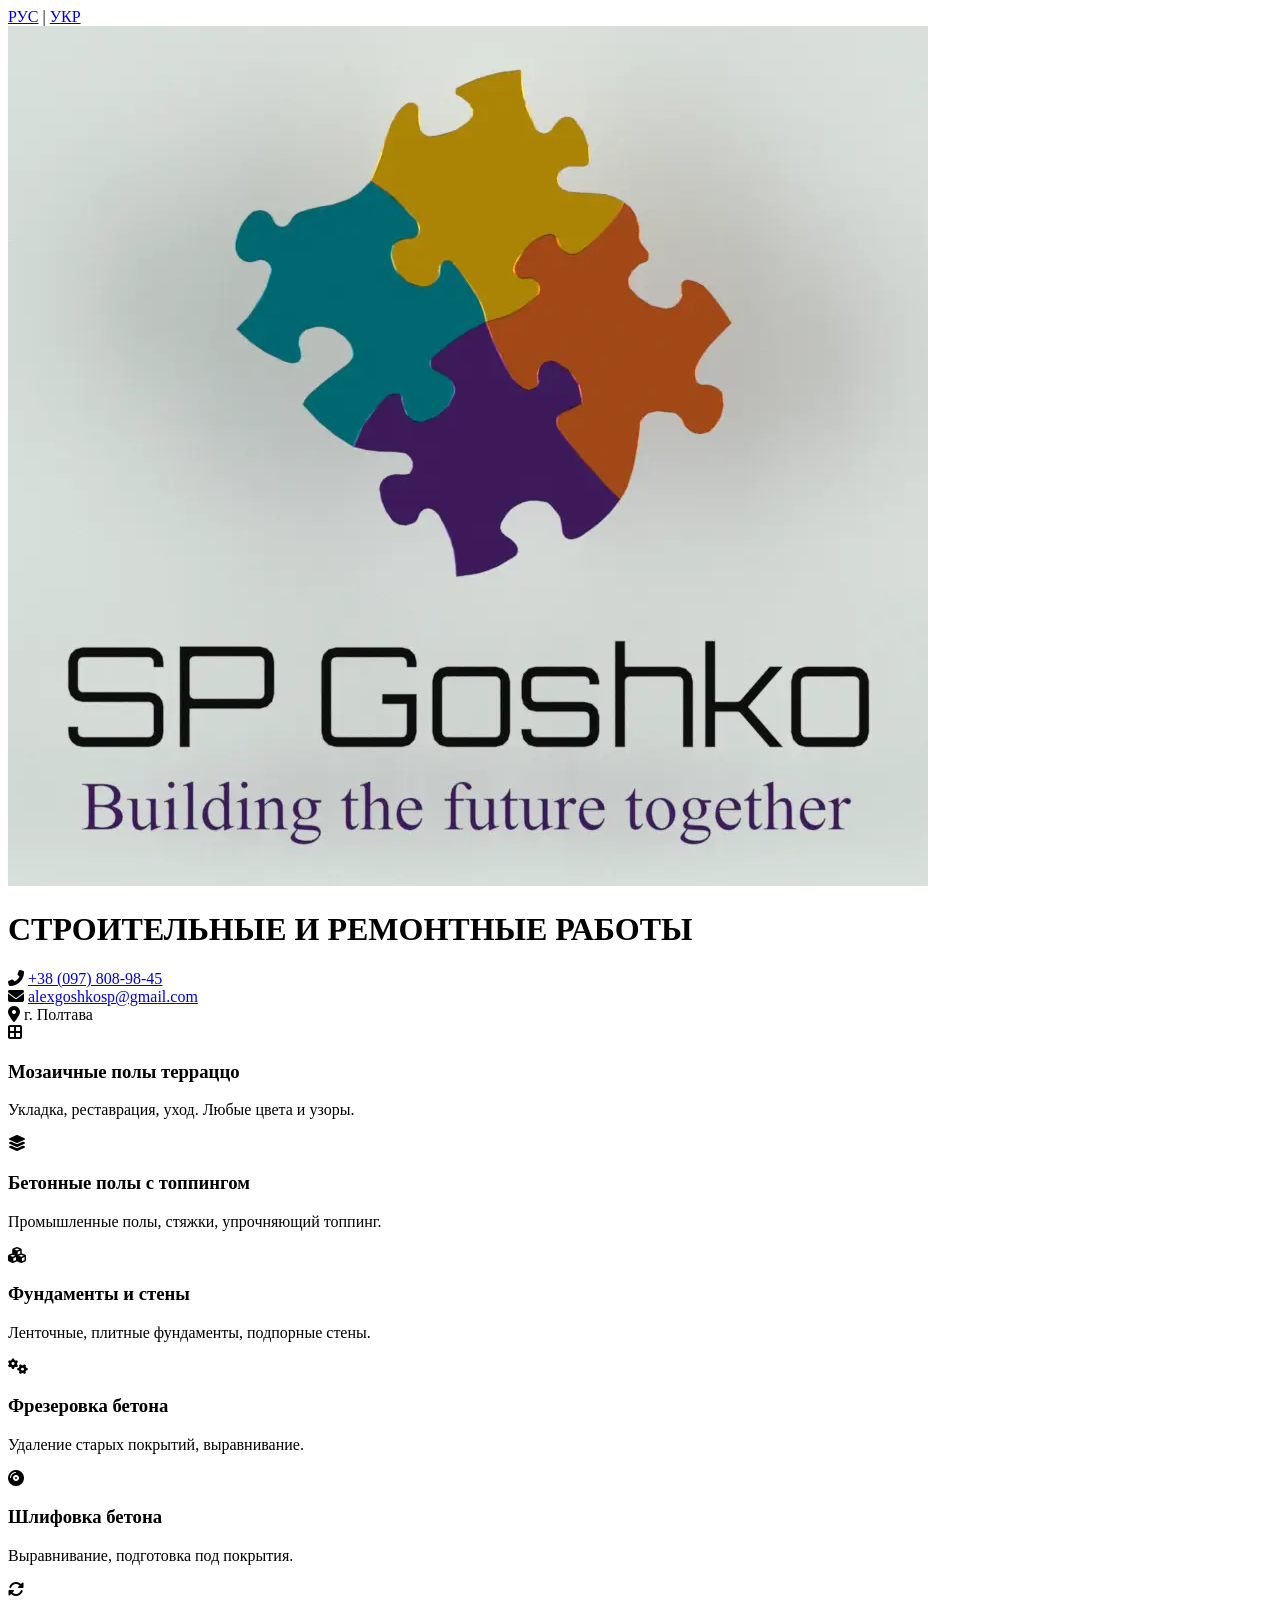
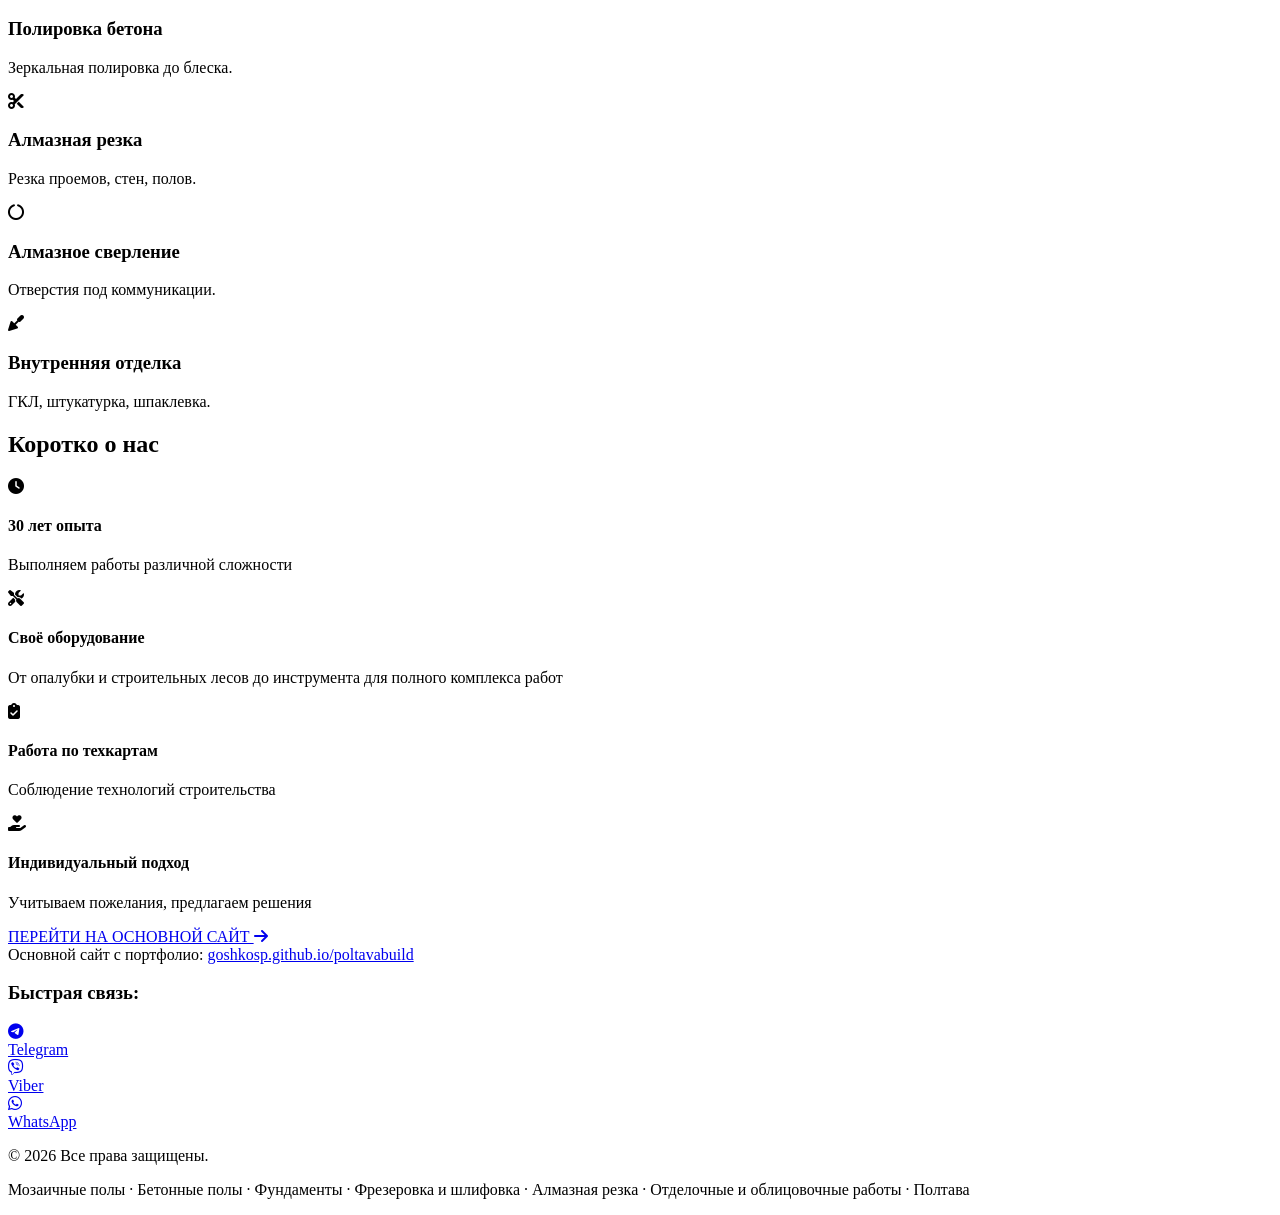
==== index.html @ cab68377 "Add files via upload" ====
<!DOCTYPE html>
<html lang="ru">
<head>
    <meta charset="UTF-8">
    <meta name="viewport" content="width=device-width, initial-scale=1.0">
    <meta name="google-site-verification" content="lHImJlrVArf1yASfvFm-vm5GembCwcmPdSF_SqbONWE" />
    <link rel="canonical" href="https://budpzl-poltava.com.ua/">

    <!-- SEO -->
    <title>Строительство и ремонт в Полтаве | Мозаичные полы, шлифовка бетона, алмазная резка, облицовка фасадов</title>
    <meta name="description" content="Строительство и ремонт. Спецработы: мозаичные полы, шлифовка и полировка бетона, алмазная резка/сверление, бетонные работы, облицовка фасадов в Полтаве. Опыт 30 лет.">
    <meta name="robots" content="index, follow">
    <meta name="author" content="ФОП Гошко">

    <!-- GEO -->
    <meta name="geo.region" content="UA-53">
    <meta name="geo.placename" content="Полтава">

    <!-- Open Graph -->
    <meta property="og:title" content="Строительство и ремонт в Полтаве | Мозаичные полы, шлифовка бетона, алмазная резка, облицовка фасадов">
    <meta property="og:description" content="Строительство и ремонт. Спецработы: мозаичные полы, шлифовка и полировка бетона, алмазная резка/сверление, бетонные работы, облицовка фасадов в Полтаве.">
    <meta property="og:type" content="website">
    <meta property="og:url" content="https://budpzl-poltava.com.ua">
    <meta property="og:image" content="https://budpzl-poltava.com.ua/img/Логотип Гошко.webp">

    <!-- Favicon -->
    <link rel="icon" type="image/png" sizes="32x32" href="img/favicon/favicon.png">
    <link rel="icon" href="img/favicon/favicon.ico">
    <link rel="icon" type="image/png" sizes="96x96" href="img/favicon/favicon-96x96.png">
    <link rel="apple-touch-icon" href="img/favicon/apple-touch-icon.png">
    <link rel="manifest" href="img/favicon/site.webmanifest">

    <!-- Fonts & Icons -->
    <link rel="preconnect" href="https://fonts.googleapis.com">
    <link rel="preconnect" href="https://fonts.gstatic.com" crossorigin>
    <link href="https://fonts.googleapis.com/css2?family=Montserrat:wght@400;700&family=Roboto:ital,wght@0,400;0,500;0,700;1,500&display=swap" rel="stylesheet">
    <link rel="stylesheet" href="https://cdnjs.cloudflare.com/ajax/libs/font-awesome/6.4.0/css/all.min.css">

    <!-- CSS -->
    <link rel="stylesheet" href="css/style.css">
</head>
<body>

<header class="header">
    <div class="container">
      <div class="lang-switcher">
          <a href="index.html" class="lang-ru active">РУС</a>
          <span class="lang-separator">|</span>
          <a href="ua/" class="lang-ua">УКР</a>
      </div>
        <div class="logo">
            <img src="img/Логотип Гошко.webp" alt="Логотип ФОП Гошко — Строительство и ремонт. Спецработы: мозаичные полы, шлифовка и полировка бетона, алмазная резка/сверление в Полтаве.">
        </div>
        <h1 class="company-name">СТРОИТЕЛЬНЫЕ И РЕМОНТНЫЕ РАБОТЫ</h1>
        <div class="contacts">
            <div><i class="fas fa-phone-alt"></i> <a href="tel:+380978089845">+38 (097) 808-98-45</a></div>
            <div><i class="fas fa-envelope"></i> <a href="mailto:alexgoshkosp@gmail.com">alexgoshkosp@gmail.com</a></div>
            <div><i class="fas fa-map-marker-alt"></i> г. Полтава</div>
        </div>
    </div>
</header>

<main class="container">
    <!-- Первый ряд – основные услуги -->
    <div class="services-grid">
        <div class="service-card">
            <div class="service-icon"><i class="fas fa-border-all"></i></div>
            <h3>Мозаичные полы терраццо</h3>
            <p>Укладка, реставрация, уход. Любые цвета и узоры.</p>
        </div>
        <div class="service-card">
            <div class="service-icon"><i class="fas fa-layer-group"></i></div>
            <h3>Бетонные полы с топпингом</h3>
            <p>Промышленные полы, стяжки, упрочняющий топпинг.</p>
        </div>
        <div class="service-card">
            <div class="service-icon"><i class="fas fa-cubes"></i></div>
            <h3>Фундаменты и стены</h3>
            <p>Ленточные, плитные фундаменты, подпорные стены.</p>
        </div>
    </div>

    <!-- Второй ряд – обработка бетона -->
    <div class="services-grid">
        <div class="service-card">
            <div class="service-icon"><i class="fas fa-cogs"></i></div>
            <h3>Фрезеровка бетона</h3>
            <p>Удаление старых покрытий, выравнивание.</p>
        </div>
        <div class="service-card">
            <div class="service-icon"><i class="fas fa-compact-disc"></i></div>
            <h3>Шлифовка бетона</h3>
            <p>Выравнивание, подготовка под покрытия.</p>
        </div>
        <div class="service-card">
            <div class="service-icon"><i class="fas fa-rotate"></i></div>
            <h3>Полировка бетона</h3>
            <p>Зеркальная полировка до блеска.</p>
        </div>
    </div>

    <!-- Третий ряд – спецработы -->
    <div class="services-grid">
        <div class="service-card">
            <div class="service-icon"><i class="fas fa-cut"></i></div>
            <h3>Алмазная резка</h3>
            <p>Резка проемов, стен, полов.</p>
        </div>
        <div class="service-card">
            <div class="service-icon"><i class="fas fa-circle-notch"></i></div>
            <h3>Алмазное сверление</h3>
            <p>Отверстия под коммуникации.</p>
        </div>
        <div class="service-card">
            <div class="service-icon"><i class="fas fa-trowel"></i></div>
            <h3>Внутренняя отделка</h3>
            <p>ГКЛ, штукатурка, шпаклевка.</p>
        </div>
    </div>

    <!-- Преимущества -->
    <div class="full-width-card benefits-card">
        <h2 class="card-title">Коротко о нас</h2>
        <div class="benefits-grid">
            <div class="benefit-item">
                <i class="fas fa-clock"></i>
                <div>
                    <h4>30 лет опыта</h4>
                    <p>Выполняем работы различной сложности</p>
                </div>
            </div>
            <div class="benefit-item">
                <i class="fas fa-tools"></i>
                <div>
                    <h4>Своё оборудование</h4>
                    <p>От опалубки и строительных лесов до инструмента для полного комплекса работ</p>
                </div>
            </div>
            <div class="benefit-item">
                <i class="fas fa-clipboard-check"></i>
                <div>
                    <h4>Работа по техкартам</h4>
                    <p>Соблюдение технологий строительства</p>
                </div>
            </div>
            <div class="benefit-item">
                <i class="fas fa-hand-holding-heart"></i>
                <div>
                    <h4>Индивидуальный подход</h4>
                    <p>Учитываем пожелания, предлагаем решения</p>
                </div>
            </div>
        </div>
    </div>

    <!-- Кнопка перехода на основной сайт -->
    <a href="https://goshkosp.github.io/poltavabuild" class="main-site-btn" target="_blank" rel="nofollow">
        ПЕРЕЙТИ НА ОСНОВНОЙ САЙТ <i class="fas fa-arrow-right"></i>
    </a>

    <!-- Прямая ссылка на основной сайт -->
    <div class="main-site-link">
        <span>Основной сайт с портфолио:</span>
        <a href="https://goshkosp.github.io/poltavabuild" target="_blank" rel="nofollow">goshkosp.github.io/poltavabuild</a>
    </div>

    <!-- Мессенджеры -->
    <div class="messengers-container">
        <h3>Быстрая связь:</h3>
        <div class="messengers-wrapper">
            <a href="https://t.me/alexgoshko_SP" class="messenger-link telegram" target="_blank">
                <div class="messenger-icon"><i class="fab fa-telegram"></i></div>
                <span>Telegram</span>
            </a>
            <a href="viber://chat?number=380978089845" class="messenger-link viber" target="_blank">
                <div class="messenger-icon"><i class="fab fa-viber"></i></div>
                <span>Viber</span>
            </a>
            <a href="https://wa.me/380978089845" class="messenger-link whatsapp" target="_blank">
                <div class="messenger-icon"><i class="fab fa-whatsapp"></i></div>
                <span>WhatsApp</span>
            </a>
        </div>
    </div>
</main>

<footer class="footer">
    <div class="container">
        <p>© 2026 Все права защищены.</p>
        <p class="footer-tags">Мозаичные полы · Бетонные полы · Фундаменты · Фрезеровка и шлифовка · Алмазная резка · Отделочные и облицовочные работы · Полтава</p>
    </div>
</footer>

<!-- Schema.org -->
<script type="application/ld+json">
{
    "@context": "https://schema.org",
    "@type": "LocalBusiness",
    "name": "ФОП Гошко",
    "description": "Строительство и ремонт в Полтаве",
    "url": "https://budpzl-poltava.com.ua",
    "telephone": "+380978089845",
    "email": "alexgoshkosp@gmail.com",
    "address": {
        "@type": "PostalAddress",
        "addressLocality": "Полтава",
        "addressCountry": "UA"
    },
    "makesOffer": [
        {"@type": "Offer", "itemOffered": {"@type": "Service", "name": "Мозаичные полы терраццо"}},
        {"@type": "Offer", "itemOffered": {"@type": "Service", "name": "Бетонные полы с топпингом"}},
        {"@type": "Offer", "itemOffered": {"@type": "Service", "name": "Фундаменты и бетонные стены"}},
        {"@type": "Offer", "itemOffered": {"@type": "Service", "name": "Шлифовка и полировка бетона"}},
        {"@type": "Offer", "itemOffered": {"@type": "Service", "name": "Алмазная резка и сверление"}}
    ]
}
</script>

<!-- JavaScript -->
<script src="js/script.js"></script>
</body>
</html>
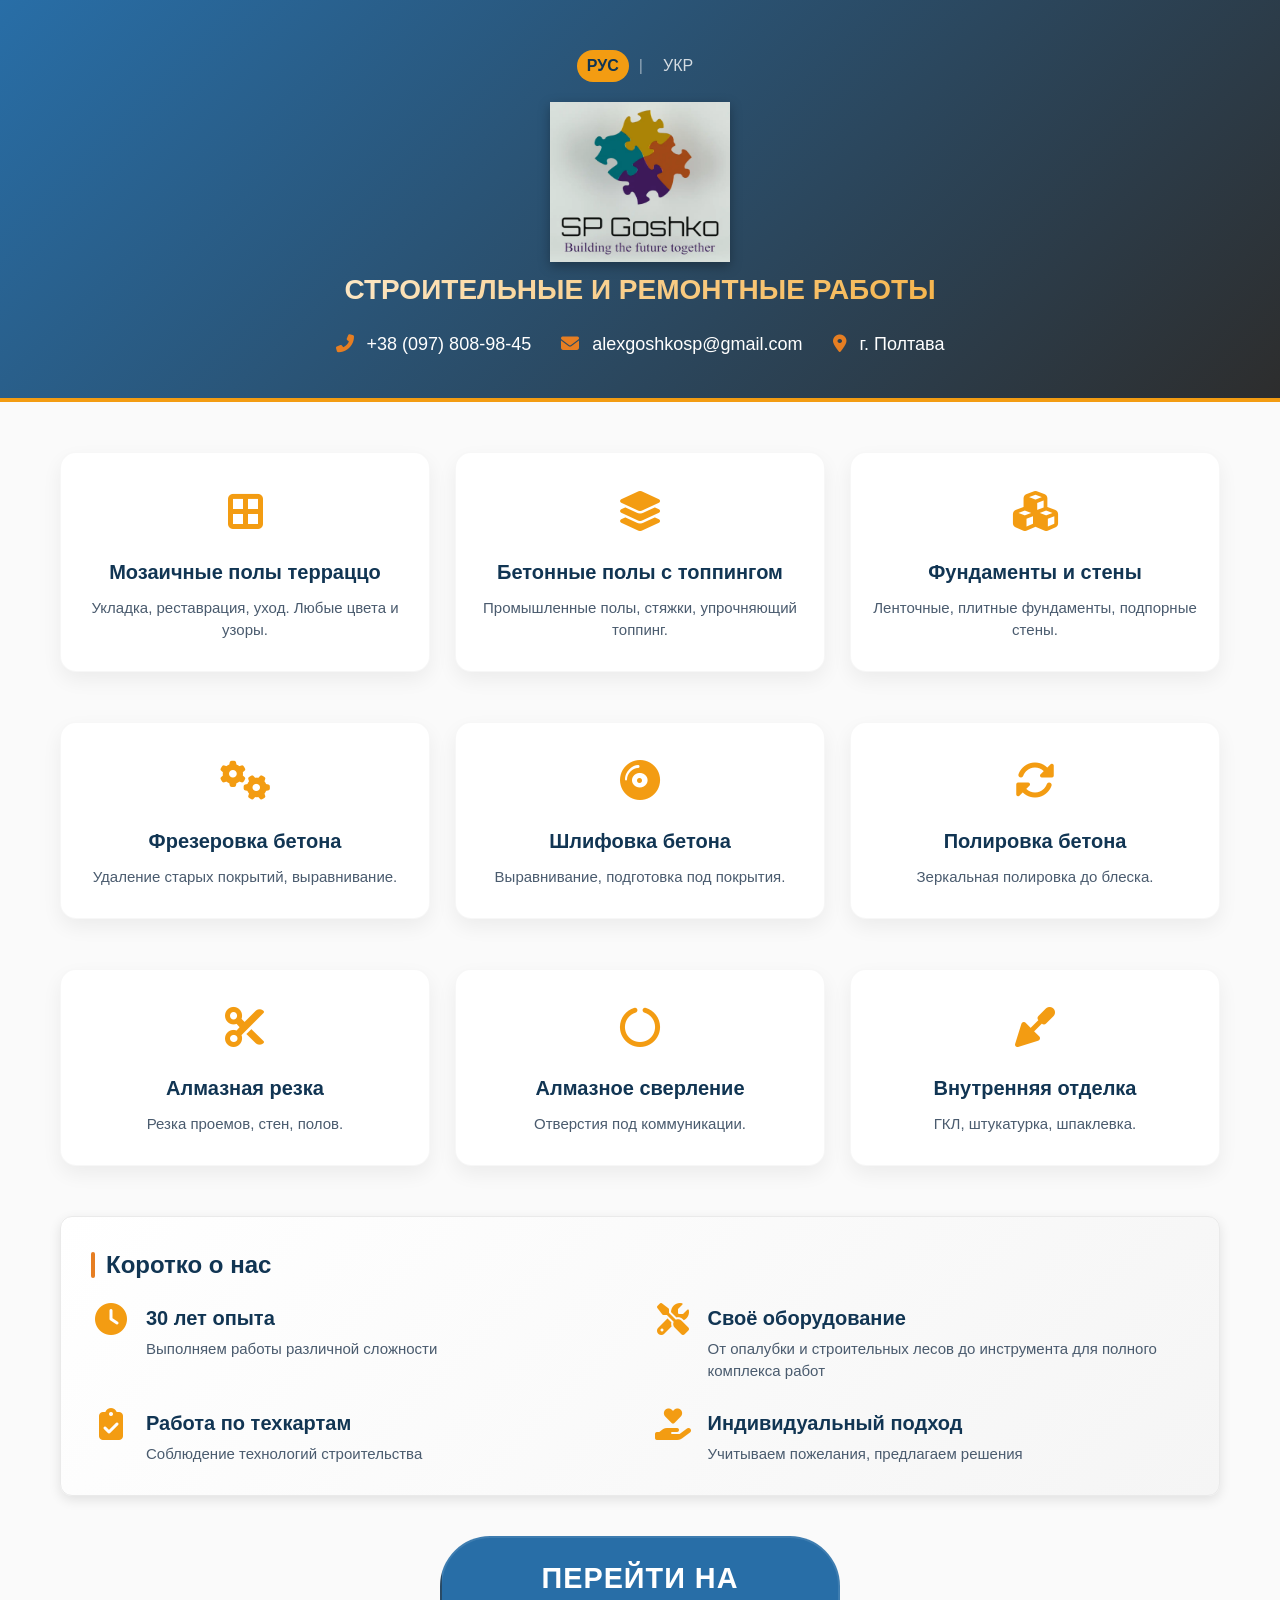
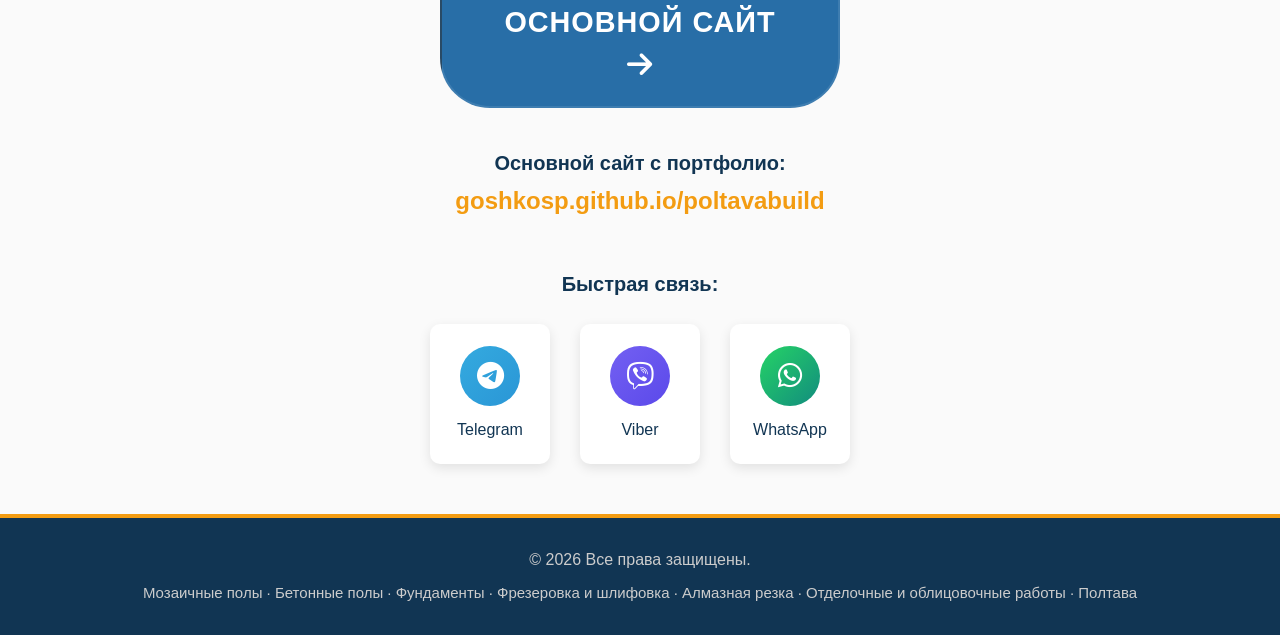
==== commit 083965da: "Update index.html" ====
--- a/index.html
+++ b/index.html
@@ -37,7 +37,7 @@
     <link rel="stylesheet" href="https://cdnjs.cloudflare.com/ajax/libs/font-awesome/6.4.0/css/all.min.css">
 
     <!-- CSS -->
-    <link rel="stylesheet" href="css/style.css">
+    <link rel="stylesheet" href="CSS/style.css">
 </head>
 <body>
 
@@ -219,4 +219,4 @@
 <!-- JavaScript -->
 <script src="js/script.js"></script>
 </body>
-</html>+</html>
--- a/CSS/style.css
+++ b/CSS/style.css
@@ -0,0 +1,555 @@
+/* ===== Базовые сбросы и переменные ===== */
+* {
+    margin: 0;
+    padding: 0;
+    box-sizing: border-box;
+}
+
+:root {
+    /* Основные цвета */
+    --primary: #eb4d4b;
+    --secondary: #409de9;
+    --red: #eb4d4b;
+    --dark-blue: #286ea7;
+    --blue: #409de9;
+    --black-blue: #113553;
+    
+    /* Акцент (заменили золото на оранжевый) */
+    --primary-accent: #E67E22;
+    --primary-accent-light: #F39C12;
+    --secondary-accent: #D35400;
+    
+    /* Нейтральные (серый заменён на slate) */
+    --white: #ffffff;
+    --light-bg: #fafafa;
+    --dark: #2d2d2d;
+    --slate: #4a5b6e;           /* вместо #666 */
+    --light-slate: #e1e8ed;     /* вместо #f0f0f0 */
+    --border: #eaeaea;
+    --text: #333;
+    --text-light: #4a5b6e;
+    
+    /* Эффекты */
+    --shadow: 0 4px 12px rgba(0,0,0,0.1);
+    --shadow-hover: 0 8px 25px rgba(0,0,0,0.15);
+    --transition: all 0.3s ease;
+}
+
+body {
+    font-family: 'Roboto', sans-serif;
+    background: var(--light-bg);
+    color: var(--dark-blue);
+    line-height: 1.5;
+}
+
+h1, h2, h3, h4 {
+    font-family: 'Montserrat', sans-serif;
+    font-weight: 700;
+}
+
+.container {
+    max-width: 1200px;
+    margin: 0 auto;
+    padding: 0 20px;
+}
+
+/* ===== Шапка ===== */
+.header {
+    background: linear-gradient(135deg, var(--dark-blue) 0%, var(--dark) 100%);
+    color: var(--white);
+    padding: 40px 0;
+    text-align: center;
+    border-bottom: 4px solid var(--primary-accent-light);
+}
+
+.logo svg,
+.logo img {
+    width: 180px;
+    height: 160px;
+    filter: drop-shadow(0 4px 6px rgba(0,0,0,0.3));
+}
+
+.company-name {
+    font-size: 28px;
+    font-weight: 800;
+    text-transform: uppercase;
+    background: linear-gradient(135deg, #fff 0%, var(--primary-accent-light) 100%);
+    background-clip: text;
+    -webkit-background-clip: text;
+    -webkit-text-fill-color: transparent;
+    margin-bottom: 20px;
+}
+
+.contacts {
+    display: flex;
+    justify-content: center;
+    gap: 30px;
+    flex-wrap: wrap;
+    font-size: 18px;
+    font-weight: 500;
+}
+
+.contacts i {
+    color: var(--primary-accent);
+    margin-right: 8px;
+}
+
+.contacts a {
+    color: var(--white);
+    text-decoration: none;
+    transition: color 0.3s;
+}
+
+.contacts a:hover {
+    color: var(--primary-accent-light);
+}
+
+/* ===== Перемикач мов ===== */
+.lang-switcher {
+    margin: 10px 0 20px;
+    font-size: 16px;
+    font-weight: 500;
+    color: var(--white);
+    display: flex;
+    justify-content: center;
+    align-items: center;
+    gap: 10px;
+}
+
+.lang-switcher a {
+    color: var(--white);
+    text-decoration: none;
+    padding: 4px 10px;
+    border-radius: 20px;
+    transition: all 0.3s;
+    opacity: 0.8;
+}
+
+.lang-switcher a:hover {
+    opacity: 1;
+    background: rgba(255, 255, 255, 0.2);
+}
+
+.lang-switcher .lang-separator {
+    opacity: 0.5;
+}
+
+/* Підсвітка поточної мови (буде додаватися окремо в HTML кожної версії) */
+.lang-switcher a.active {
+    background: var(--primary-accent-light);
+    color: var(--black-blue);
+    opacity: 1;
+    font-weight: 700;
+}
+
+/* ===== Сетка услуг ===== */
+.services-grid {
+    display: grid;
+    grid-template-columns: repeat(3, 1fr);
+    gap: 25px;
+    margin: 50px 0;
+}
+
+.service-card {
+    background: var(--white);
+    border-radius: 16px;
+    padding: 1.8rem 1.2rem;
+    box-shadow: 0 8px 20px rgba(0,0,0,0.06);
+    border: 1px solid rgba(0,0,0,0.03);
+    text-align: center;
+    position: relative;
+    overflow: hidden;
+    transition: all 0.3s cubic-bezier(0.25, 0.8, 0.25, 1);
+}
+
+.service-card::before {
+    content: '';
+    position: absolute;
+    top: 0;
+    left: 0;
+    right: 0;
+    height: 4px;
+    background: linear-gradient(90deg, var(--primary-accent), var(--primary-accent-light));
+    transform: scaleX(0);
+    transition: transform 0.3s;
+}
+
+.service-card:hover::before {
+    transform: scaleX(1);
+}
+
+.service-card:hover {
+    transform: translateY(-6px);
+    box-shadow: 0 16px 30px rgba(0,0,0,0.12);
+}
+
+.service-icon {
+    font-size: 40px;
+    color: var(--primary-accent-light);
+    margin-bottom: 15px;
+}
+
+.service-card h3 {
+    font-size: 20px;
+    font-weight: 700;
+    margin-bottom: 10px;
+    color: var(--black-blue);
+}
+
+.service-card p {
+    color: var(--slate);
+    font-size: 15px;
+    font-weight: 400;
+    line-height: 1.5;
+}
+
+/* ===== Широкие карточки ===== */
+.full-width-card {
+    background: var(--white);
+    border-radius: 12px;
+    padding: 30px;
+    margin-bottom: 25px;
+    box-shadow: var(--shadow);
+    border: 1px solid var(--border);
+    transition: var(--transition);
+}
+
+.full-width-card:hover {
+    box-shadow: var(--shadow-hover);
+}
+
+.card-title {
+    font-size: 24px;
+    font-weight: 700;
+    margin-bottom: 15px;
+    color: var(--black-blue);
+    position: relative;
+    padding-left: 15px;
+}
+
+.card-title::before {
+    content: '';
+    position: absolute;
+    left: 0;
+    top: 5px;
+    bottom: 5px;
+    width: 4px;
+    background: var(--primary-accent);
+    border-radius: 2px;
+}
+
+.card-text {
+    font-size: 18px;
+    color: #444;
+    margin-bottom: 15px;
+}
+
+.card-tags {
+    display: flex;
+    flex-wrap: wrap;
+    gap: 10px;
+    margin-top: 10px;
+}
+
+.tag {
+    background: var(--light-slate);
+    padding: 5px 15px;
+    border-radius: 20px;
+    font-size: 14px;
+    color: var(--black-blue);
+    font-weight: 500;
+}
+
+/* ===== Кнопка с бликом ===== */
+.main-site-btn {
+    display: block;
+    width: 100%;
+    max-width: 400px;
+    margin: 40px auto;
+    padding: 1.2rem 3.2rem;
+    font-size: 1.8rem;
+    font-weight: 700;
+    text-transform: uppercase;
+    letter-spacing: 1px;
+    color: #fff;
+    text-align: center;
+    text-decoration: none;
+    border-radius: 50px;
+    border: 2px solid rgba(255, 255, 255, 0.1);
+    outline: none;
+    cursor: pointer;
+    position: relative;
+    background: linear-gradient(
+        110deg,
+        #286ea7 45%,
+        #ffd700 50%,
+        #113553 55%
+    );
+    background-size: 400% 100%;
+    animation: shine-animation 7s linear infinite;
+    transition: transform 0.2s ease, border-color 0.2s ease, box-shadow 0.2s ease;
+}
+
+.main-site-btn:hover {
+    border-color: rgba(255, 215, 0, 0.5);
+    transform: translateY(-2px);
+    box-shadow: 0 10px 20px -5px rgba(0, 0, 0, 0.5),
+                0 0 15px rgba(255, 215, 0, 0.5);
+}
+
+.main-site-btn:active {
+    transform: translateY(0) scale(0.98);
+}
+
+@keyframes shine-animation {
+    0% { background-position: 200% 0; }
+    100% { background-position: -200% 0; }
+}
+
+/* ===== Блок под кнопкой (прямая ссылка) ===== */
+.main-site-link {
+    text-align: center;
+    margin: 20px auto 30px;
+    font-size: 24px;
+    font-weight: 600;
+    color: var(--primary-accent-light);
+}
+
+.main-site-link span {
+    display: block;
+    margin-bottom: 5px;
+    font-size: 20px;
+    color: var(--black-blue);
+}
+
+.main-site-link a {
+    color: var(--primary-accent-light);
+    text-decoration: none;
+    font-weight: 600;
+    word-break: break-word;
+    transition: color 0.3s;
+}
+
+.main-site-link a:hover {
+    color: var(--primary-accent);
+    text-decoration: underline;
+}
+
+/* ===== Мессенджеры ===== */
+.messengers-container {
+    margin: 50px auto 30px;
+    text-align: center;
+    max-width: 600px;
+}
+
+.messengers-container h3 {
+    margin-bottom: 25px;
+    color: var(--black-blue);
+    font-size: 20px;
+    font-weight: 600;
+}
+
+.messengers-wrapper {
+    display: flex;
+    justify-content: center;
+    gap: 30px;
+    flex-wrap: wrap;
+}
+
+.messenger-link {
+    display: flex;
+    flex-direction: column;
+    align-items: center;
+    text-decoration: none;
+    width: 120px;
+    padding: 20px 15px;
+    border-radius: 10px;
+    transition: var(--transition);
+    background: var(--white);
+    box-shadow: var(--shadow);
+    border: 2px solid transparent;
+}
+
+.messenger-link:hover {
+    transform: translateY(-5px);
+    box-shadow: var(--shadow-hover);
+    border-color: var(--primary-accent-light);
+}
+
+.messenger-icon {
+    width: 60px;
+    height: 60px;
+    border-radius: 50%;
+    display: flex;
+    align-items: center;
+    justify-content: center;
+    margin-bottom: 12px;
+    font-size: 28px;
+    color: white;
+    transition: var(--transition);
+}
+
+.messenger-link span {
+    font-size: 1rem;
+    font-weight: 500;
+    color: var(--black-blue);
+}
+
+.telegram .messenger-icon {
+    background: linear-gradient(135deg, #34AADF, #2A96D6);
+}
+
+.whatsapp .messenger-icon {
+    background: linear-gradient(135deg, #25D366, #128C7E);
+}
+
+.viber .messenger-icon {
+    background: linear-gradient(135deg, #7360F2, #5B49EA);
+}
+
+/* ===== Преимущества (Коротко о нас) ===== */
+.benefits-card {
+    background: linear-gradient(135deg, var(--white) 0%, #f5f5f5 100%);
+}
+
+.benefits-grid {
+    display: grid;
+    grid-template-columns: repeat(2, 1fr);
+    gap: 25px;
+    margin-top: 20px;
+}
+
+.benefit-item {
+    display: flex;
+    align-items: flex-start;
+    gap: 15px;
+}
+
+.benefit-item i {
+    font-size: 32px;
+    color: var(--primary-accent-light);
+    min-width: 40px;
+    text-align: center;
+}
+
+.benefit-item h4 {
+    font-size: 20px;
+    font-weight: 700;
+    color: var(--black-blue);
+    margin-bottom: 5px;
+}
+
+.benefit-item p {
+    font-size: 15px;
+    color: var(--slate);
+    line-height: 1.5;
+}
+
+/* ===== Футер ===== */
+.footer {
+    background: var(--black-blue);
+    color: var(--white);
+    padding: 30px 0;
+    text-align: center;
+    margin-top: 50px;
+    border-top: 4px solid var(--primary-accent-light);
+}
+
+.footer p {
+    color: #ccc;
+}
+
+.footer-tags {
+    margin-top: 10px;
+    font-size: 15px;
+    color: #ccc;
+}
+
+/* ===== Адаптивность (оптимизировано) ===== */
+@media (max-width: 768px) {
+    .services-grid {
+        grid-template-columns: repeat(2, 1fr);
+        gap: 15px;
+    }
+
+    .contacts {
+        flex-direction: column;
+        gap: 10px;
+    }
+
+    .company-name {
+        font-size: 22px;
+    }
+
+    .card-title {
+        font-size: 20px;
+    }
+}
+
+@media (max-width: 600px) {
+    .services-grid {
+        gap: 12px;
+    }
+    .service-card {
+        padding: 1.2rem 0.8rem;
+    }
+    .service-card h3 {
+        font-size: 17px;
+    }
+    .service-card p {
+        font-size: 13px;
+    }
+
+    .benefits-grid {
+        gap: 15px;
+    }
+    .benefit-item h4 {
+        font-size: 17px;
+    }
+    .benefit-item p {
+        font-size: 13px;
+    }
+}
+
+@media (max-width: 550px) {
+    .messengers-wrapper {
+        gap: 10px;
+    }
+    .messenger-link {
+        width: 90px;
+        padding: 12px 8px;
+    }
+    .messenger-icon {
+        width: 45px;
+        height: 45px;
+        font-size: 22px;
+    }
+}
+
+@media (max-width: 480px) {
+    .services-grid {
+        grid-template-columns: 1fr;
+    }
+
+    .full-width-card {
+        padding: 20px;
+    }
+
+    .main-site-btn {
+        font-size: 18px;
+        padding: 15px 25px;
+    }
+
+    .benefits-grid {
+        grid-template-columns: 1fr;
+        gap: 15px;
+    }
+
+    .messenger-link span {
+        font-size: 0.85rem;
+    }
+    
+    .main-site-link a {
+        font-size: 14px;
+    }
+}
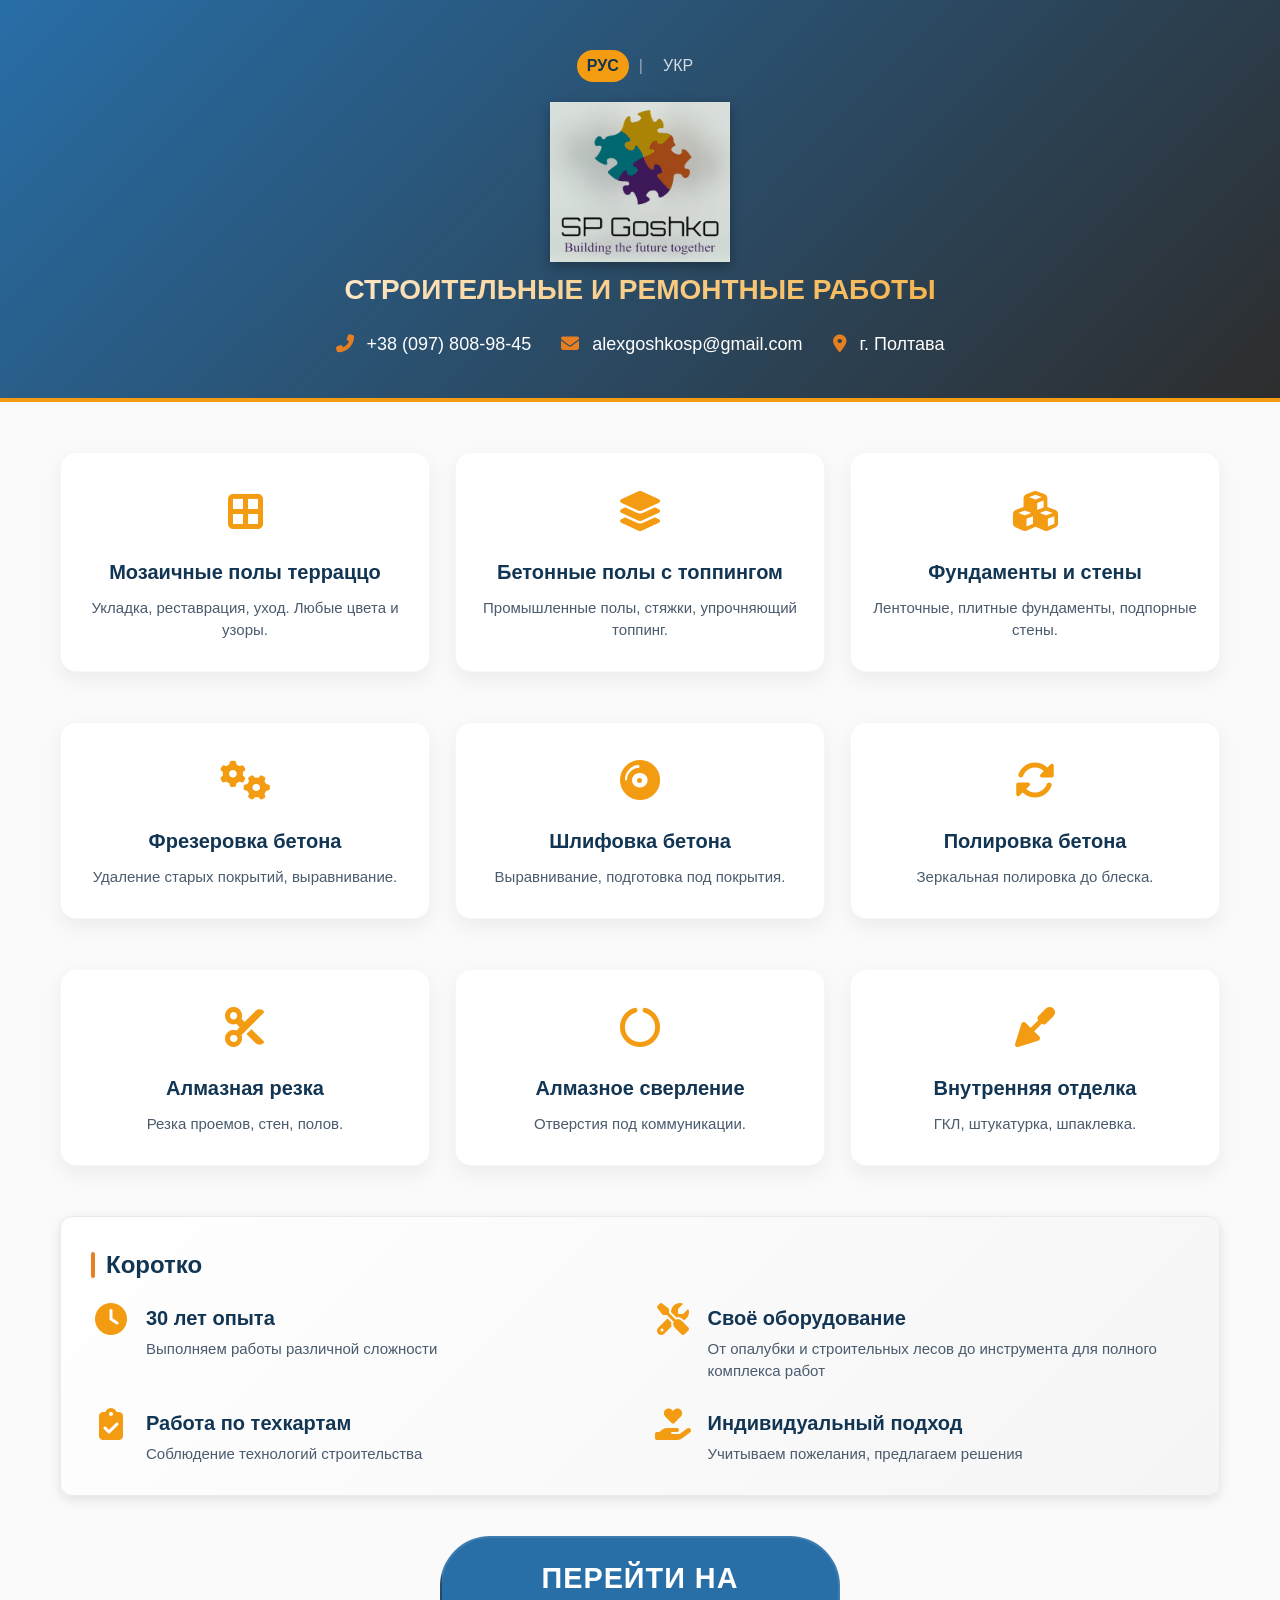
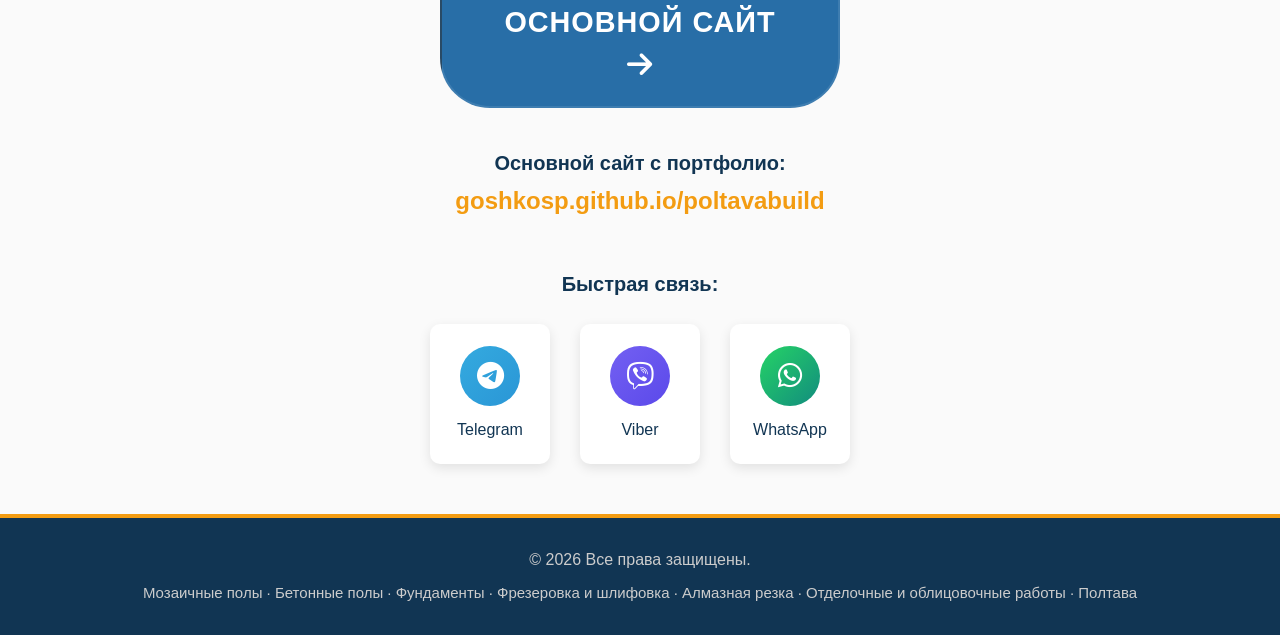
==== commit c82645eb: "Update index.html" ====
--- a/index.html
+++ b/index.html
@@ -3,7 +3,7 @@
 <head>
     <meta charset="UTF-8">
     <meta name="viewport" content="width=device-width, initial-scale=1.0">
-    <meta name="google-site-verification" content="lHImJlrVArf1yASfvFm-vm5GembCwcmPdSF_SqbONWE" />
+    <meta name="google-site-verification" content="q5Cnch3y2amHRn443kJl052R3wbyTzywwSu8KldhDuI" />
     <link rel="canonical" href="https://budpzl-poltava.com.ua/">
 
     <!-- SEO -->
@@ -120,7 +120,7 @@
 
     <!-- Преимущества -->
     <div class="full-width-card benefits-card">
-        <h2 class="card-title">Коротко о нас</h2>
+        <h2 class="card-title">Коротко</h2>
         <div class="benefits-grid">
             <div class="benefit-item">
                 <i class="fas fa-clock"></i>
